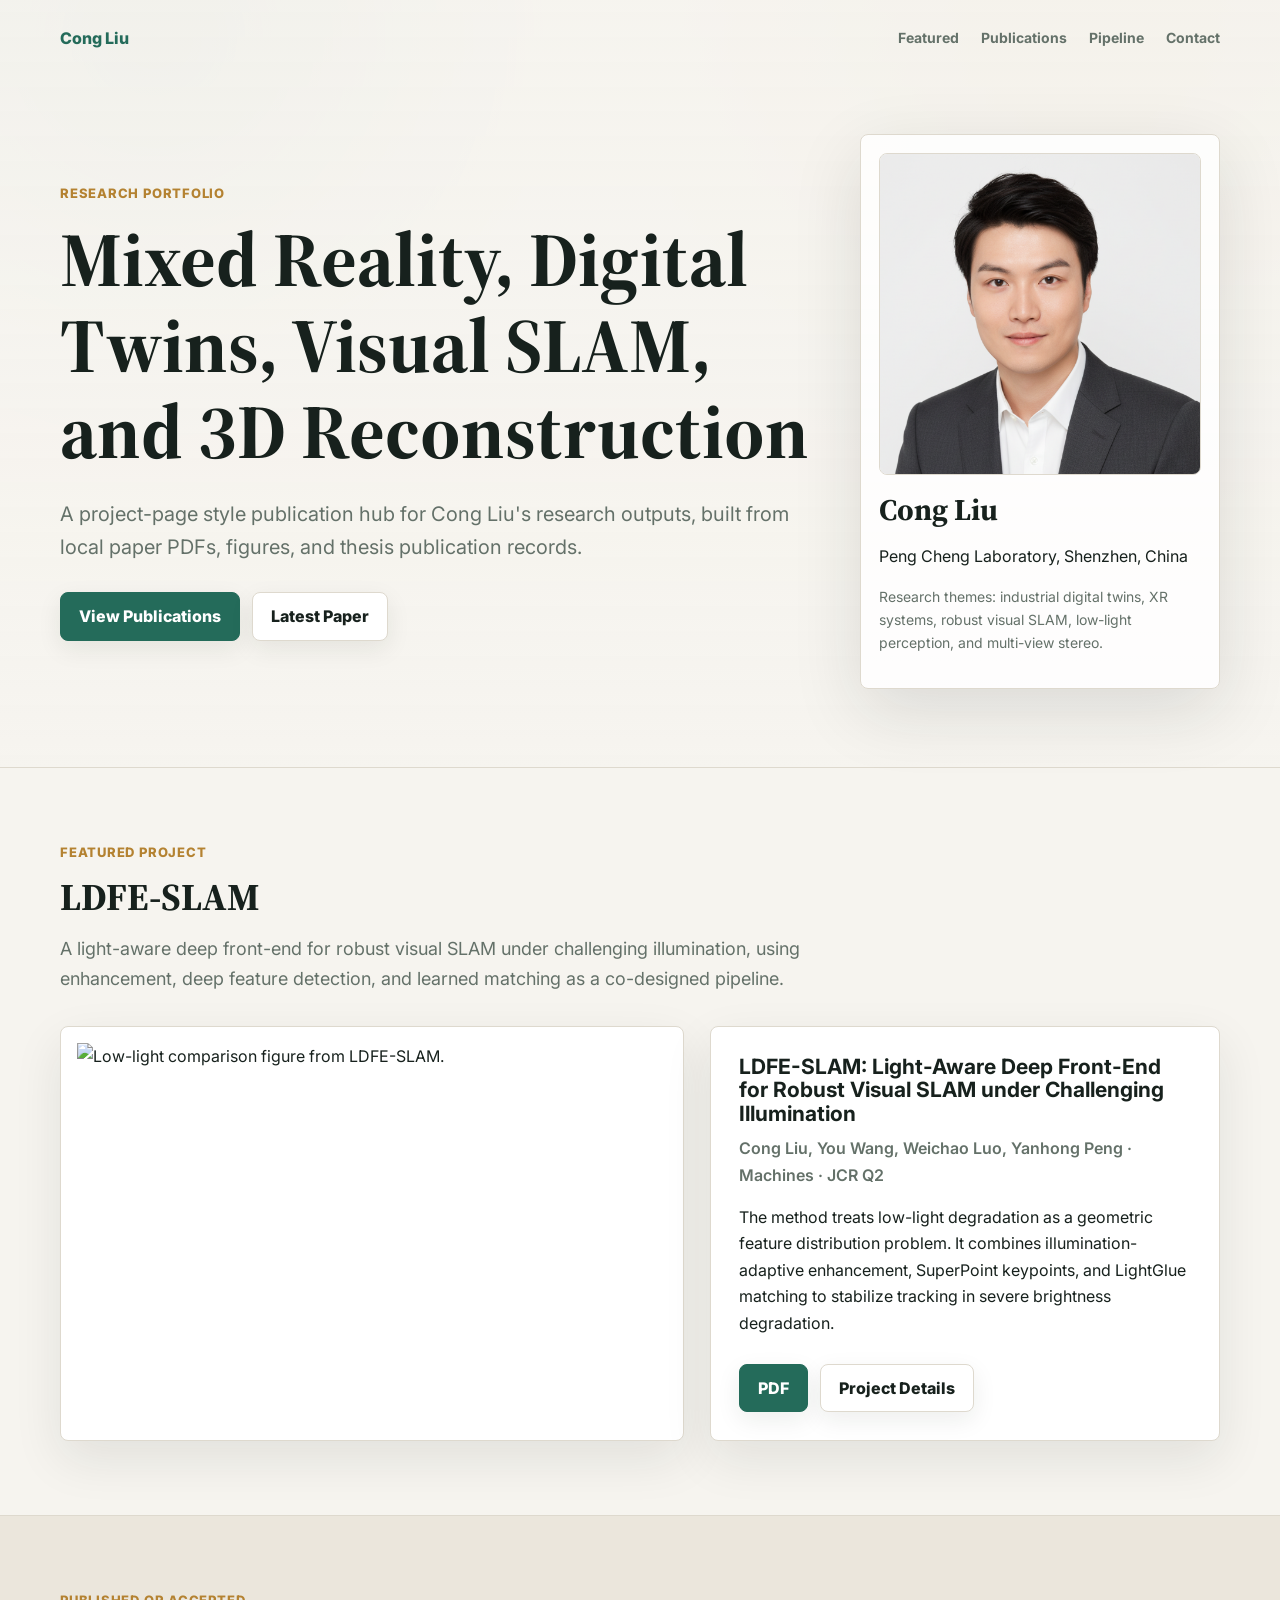
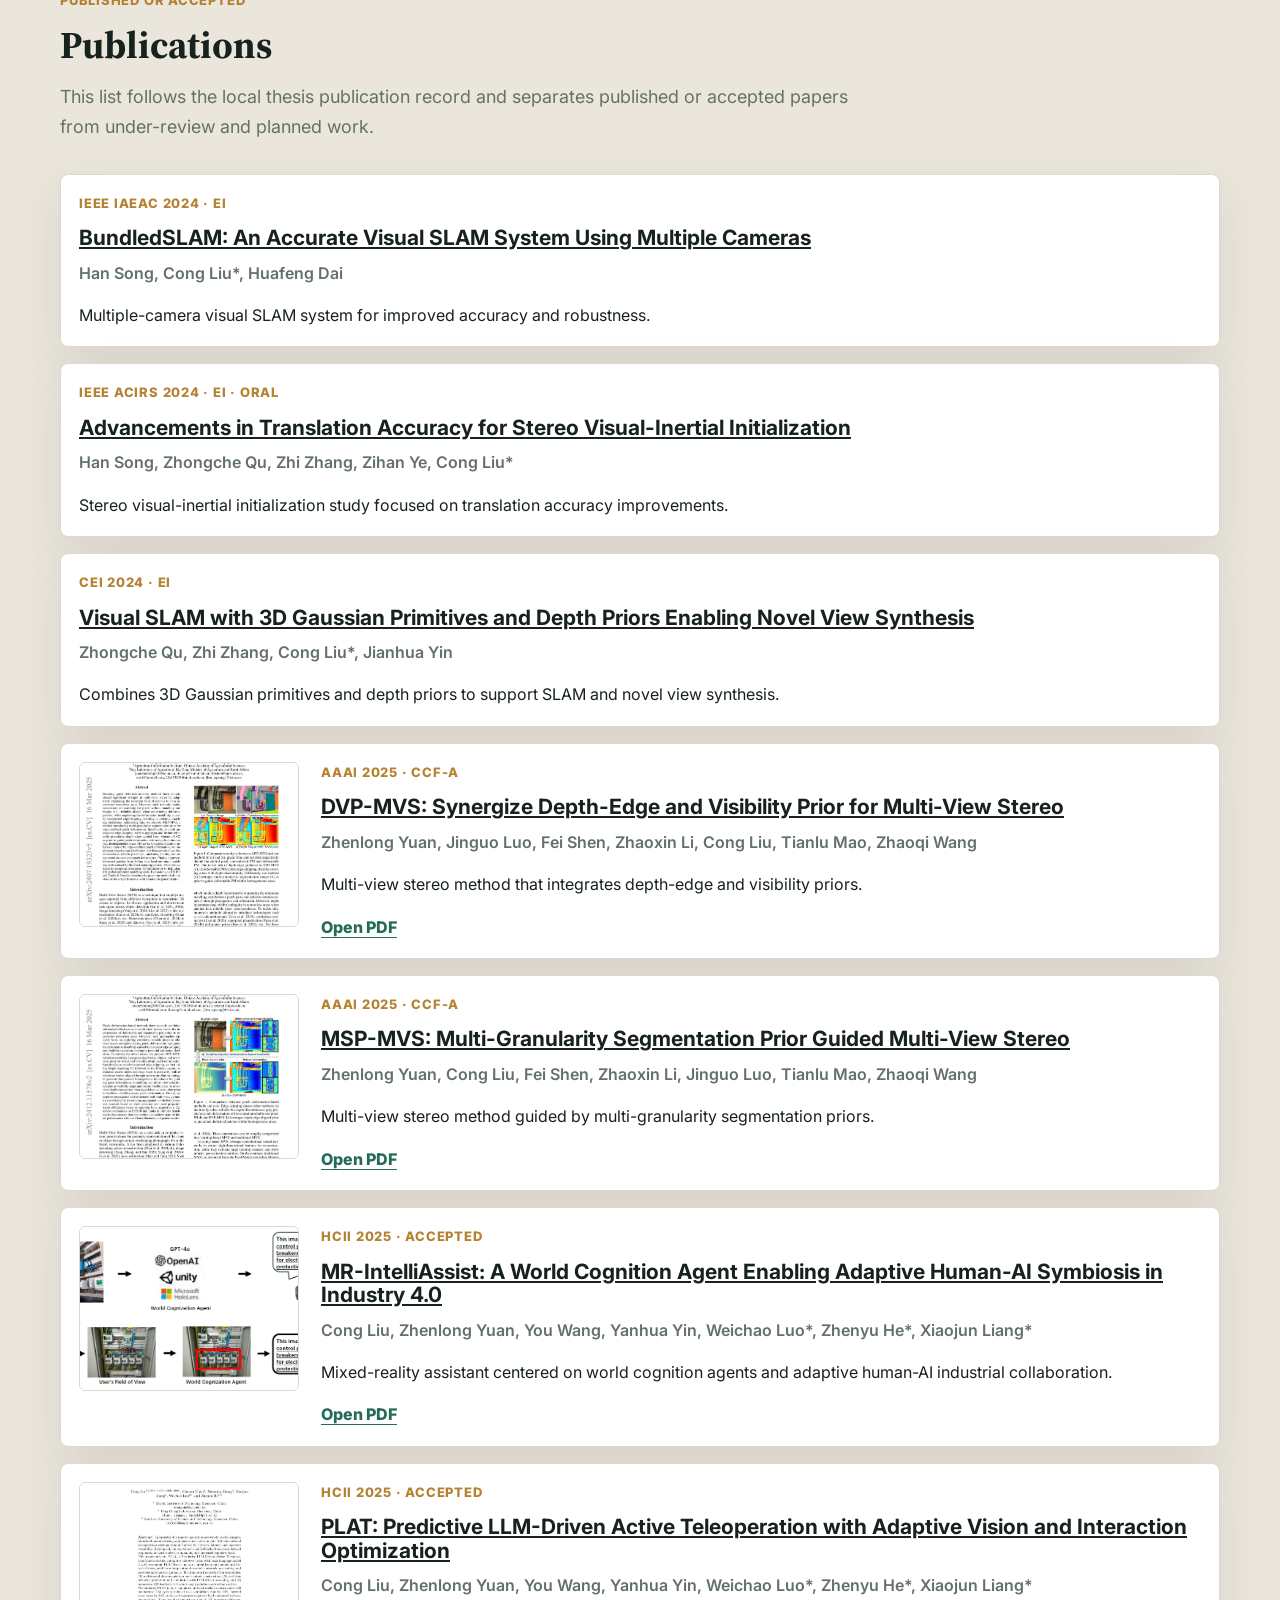
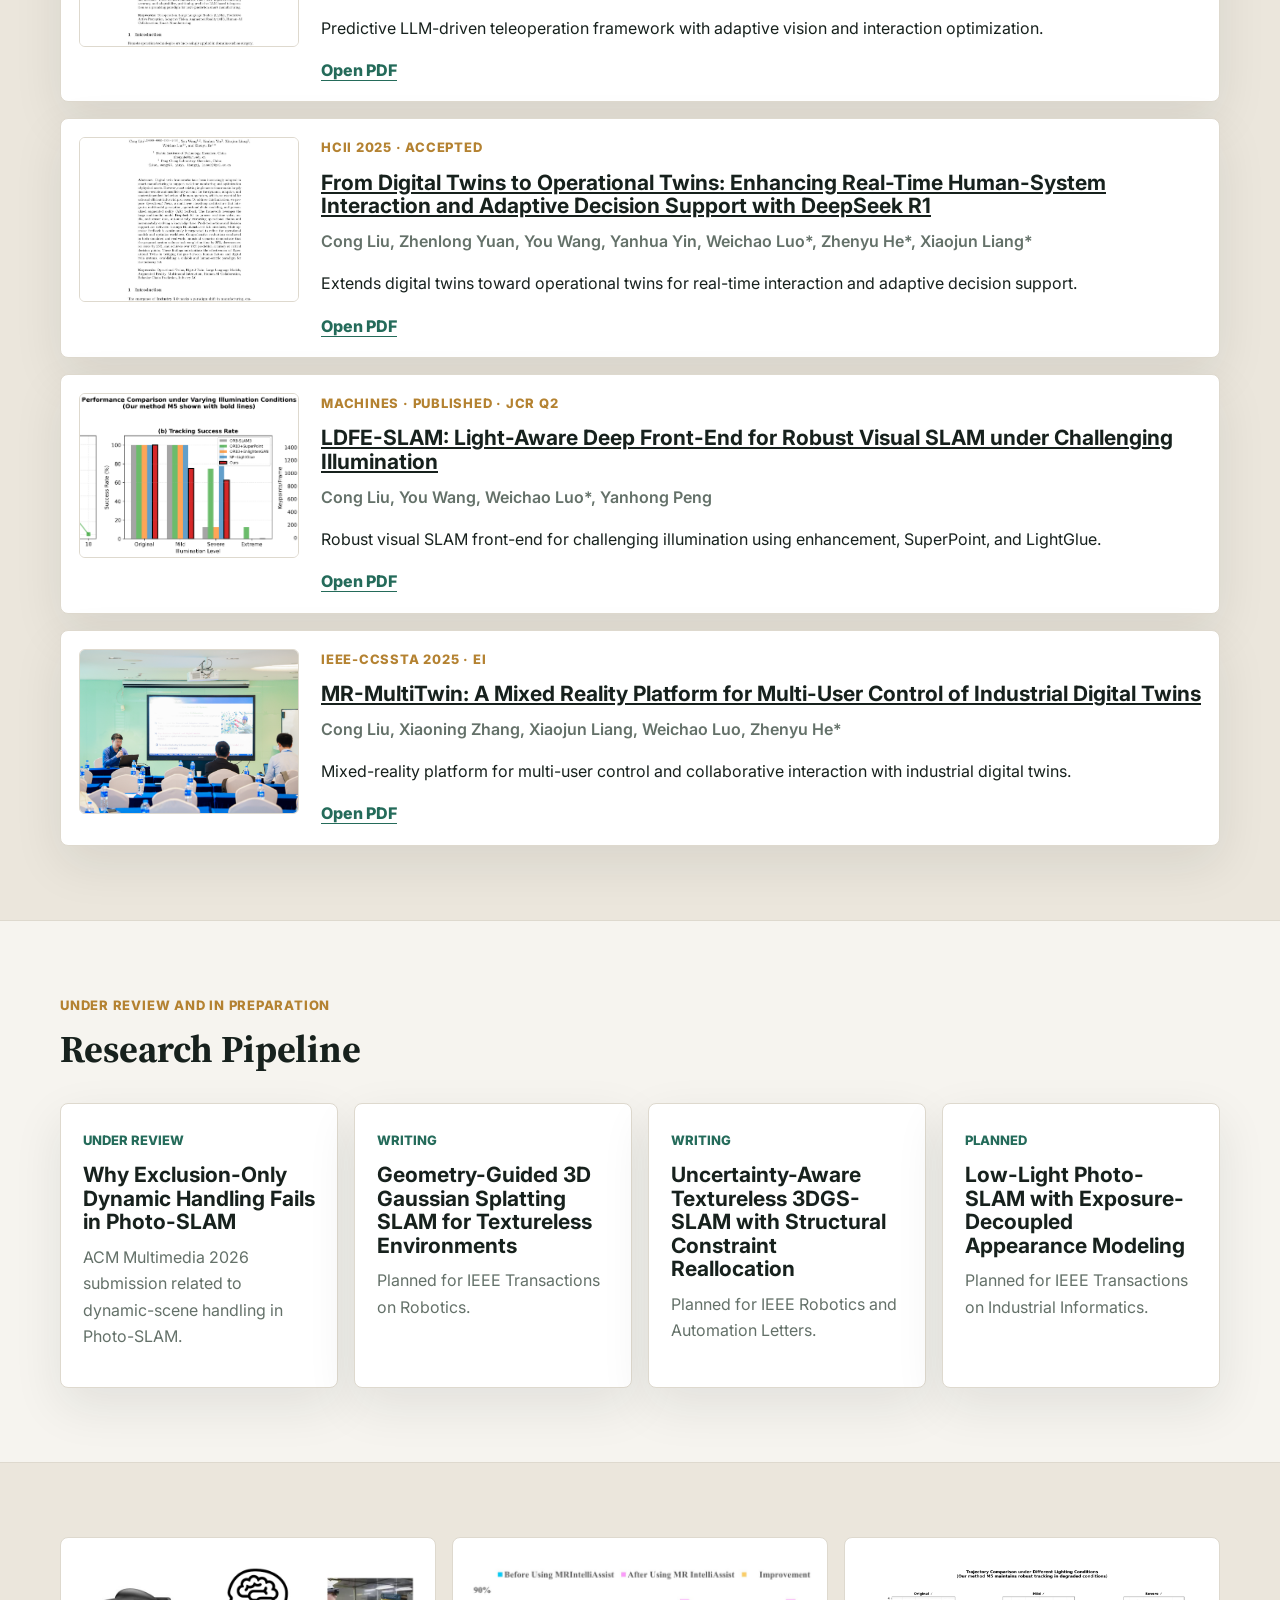
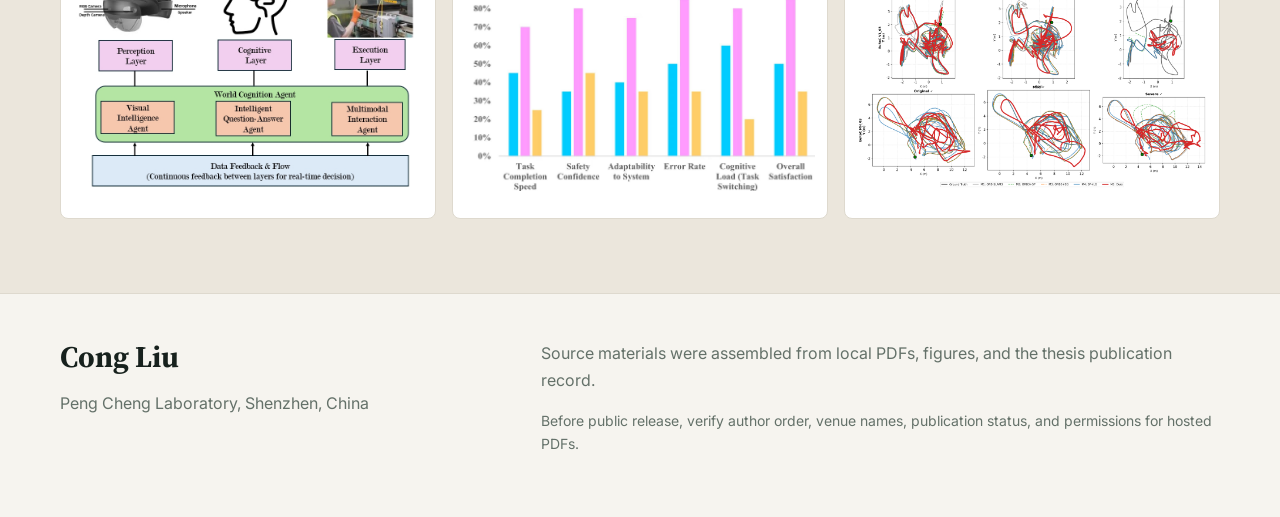
==== index.html @ 28bd0467 "Create publication project pages" ====
<!DOCTYPE html>
<html lang="en">
<head>
  <meta charset="utf-8">
  <meta name="viewport" content="width=device-width, initial-scale=1">
  <meta name="description" content="Publication and research project pages for Cong Liu.">
  <title>Cong Liu | Research Publications</title>
  <link rel="preconnect" href="https://fonts.googleapis.com">
  <link rel="preconnect" href="https://fonts.gstatic.com" crossorigin>
  <link href="https://fonts.googleapis.com/css2?family=Inter:wght@400;500;600;700;800&family=Source+Serif+4:opsz,wght@8..60,600;8..60,700&display=swap" rel="stylesheet">
  <link rel="stylesheet" href="styles.css">
</head>
<body>
  <header class="site-hero">
    <nav class="topbar">
      <a class="brand" href="#">Cong Liu</a>
      <div class="nav-links">
        <a href="#featured">Featured</a>
        <a href="#publications">Publications</a>
        <a href="#pipeline">Pipeline</a>
        <a href="#contact">Contact</a>
      </div>
    </nav>

    <div class="hero-grid">
      <div class="hero-copy">
        <p class="eyebrow">Research Portfolio</p>
        <h1>Mixed Reality, Digital Twins, Visual SLAM, and 3D Reconstruction</h1>
        <p class="lead">
          A project-page style publication hub for Cong Liu's research outputs, built from local paper PDFs,
          figures, and thesis publication records.
        </p>
        <div class="hero-actions">
          <a class="button primary" href="#publications">View Publications</a>
          <a class="button" href="assets/papers/ldfe-slam.pdf">Latest Paper</a>
        </div>
      </div>
      <aside class="profile-card" aria-label="Researcher profile">
        <img src="assets/images/profile.png" alt="Cong Liu profile photo">
        <div>
          <h2>Cong Liu</h2>
          <p>Peng Cheng Laboratory, Shenzhen, China</p>
          <p class="small">Research themes: industrial digital twins, XR systems, robust visual SLAM, low-light perception, and multi-view stereo.</p>
        </div>
      </aside>
    </div>
  </header>

  <main>
    <section id="featured" class="section">
      <div class="container">
        <div class="section-heading">
          <p class="eyebrow">Featured Project</p>
          <h2>LDFE-SLAM</h2>
          <p>
            A light-aware deep front-end for robust visual SLAM under challenging illumination, using
            enhancement, deep feature detection, and learned matching as a co-designed pipeline.
          </p>
        </div>
        <div class="feature-grid">
          <img class="feature-image" src="assets/images/ldfe-lowlight.png" alt="Low-light comparison figure from LDFE-SLAM.">
          <div class="feature-panel">
            <h3>LDFE-SLAM: Light-Aware Deep Front-End for Robust Visual SLAM under Challenging Illumination</h3>
            <p class="meta">Cong Liu, You Wang, Weichao Luo, Yanhong Peng · Machines · JCR Q2</p>
            <p>
              The method treats low-light degradation as a geometric feature distribution problem. It combines
              illumination-adaptive enhancement, SuperPoint keypoints, and LightGlue matching to stabilize tracking
              in severe brightness degradation.
            </p>
            <div class="inline-actions">
              <a class="button primary" href="assets/papers/ldfe-slam.pdf">PDF</a>
              <a class="button" href="#ldfe-slam">Project Details</a>
            </div>
          </div>
        </div>
      </div>
    </section>

    <section id="publications" class="section alt">
      <div class="container">
        <div class="section-heading">
          <p class="eyebrow">Published or Accepted</p>
          <h2>Publications</h2>
          <p>
            This list follows the local thesis publication record and separates published or accepted papers from
            under-review and planned work.
          </p>
        </div>

        <div class="paper-list">
          <article id="bundledslam" class="paper-row no-thumb">
            <div class="paper-main">
              <p class="tag">IEEE IAEAC 2024 · EI</p>
              <h3><a href="paper.html?slug=bundledslam">BundledSLAM: An Accurate Visual SLAM System Using Multiple Cameras</a></h3>
              <p class="authors">Han Song, Cong Liu*, Huafeng Dai</p>
              <p>Multiple-camera visual SLAM system for improved accuracy and robustness.</p>
            </div>
          </article>

          <article id="stereo-vio-init" class="paper-row no-thumb">
            <div class="paper-main">
              <p class="tag">IEEE ACIRS 2024 · EI · Oral</p>
              <h3><a href="paper.html?slug=stereo-vio-init">Advancements in Translation Accuracy for Stereo Visual-Inertial Initialization</a></h3>
              <p class="authors">Han Song, Zhongche Qu, Zhi Zhang, Zihan Ye, Cong Liu*</p>
              <p>Stereo visual-inertial initialization study focused on translation accuracy improvements.</p>
            </div>
          </article>

          <article id="gaussian-slam-depth-priors" class="paper-row no-thumb">
            <div class="paper-main">
              <p class="tag">CEI 2024 · EI</p>
              <h3><a href="paper.html?slug=gaussian-slam-depth-priors">Visual SLAM with 3D Gaussian Primitives and Depth Priors Enabling Novel View Synthesis</a></h3>
              <p class="authors">Zhongche Qu, Zhi Zhang, Cong Liu*, Jianhua Yin</p>
              <p>Combines 3D Gaussian primitives and depth priors to support SLAM and novel view synthesis.</p>
            </div>
          </article>

          <article id="dvp-mvs" class="paper-row">
            <a class="thumb-link" href="assets/papers/dvp-mvs.pdf"><img src="assets/thumbs/dvp-mvs.jpg" alt="DVP-MVS paper thumbnail."></a>
            <div class="paper-main">
              <p class="tag">AAAI 2025 · CCF-A</p>
              <h3><a href="paper.html?slug=dvp-mvs">DVP-MVS: Synergize Depth-Edge and Visibility Prior for Multi-View Stereo</a></h3>
              <p class="authors">Zhenlong Yuan, Jinguo Luo, Fei Shen, Zhaoxin Li, Cong Liu, Tianlu Mao, Zhaoqi Wang</p>
              <p>Multi-view stereo method that integrates depth-edge and visibility priors.</p>
              <a class="text-link" href="assets/papers/dvp-mvs.pdf">Open PDF</a>
            </div>
          </article>

          <article id="msp-mvs" class="paper-row">
            <a class="thumb-link" href="assets/papers/msp-mvs.pdf"><img src="assets/thumbs/msp-mvs.jpg" alt="MSP-MVS paper thumbnail."></a>
            <div class="paper-main">
              <p class="tag">AAAI 2025 · CCF-A</p>
              <h3><a href="paper.html?slug=msp-mvs">MSP-MVS: Multi-Granularity Segmentation Prior Guided Multi-View Stereo</a></h3>
              <p class="authors">Zhenlong Yuan, Cong Liu, Fei Shen, Zhaoxin Li, Jinguo Luo, Tianlu Mao, Zhaoqi Wang</p>
              <p>Multi-view stereo method guided by multi-granularity segmentation priors.</p>
              <a class="text-link" href="assets/papers/msp-mvs.pdf">Open PDF</a>
            </div>
          </article>

          <article id="mr-intelliassist" class="paper-row">
            <a class="thumb-link" href="assets/papers/mr-intelliassist.pdf"><img src="assets/images/mr-intelliassist.jpg" alt="MR-IntelliAssist project visual."></a>
            <div class="paper-main">
              <p class="tag">HCII 2025 · Accepted</p>
              <h3><a href="paper.html?slug=mr-intelliassist">MR-IntelliAssist: A World Cognition Agent Enabling Adaptive Human-AI Symbiosis in Industry 4.0</a></h3>
              <p class="authors">Cong Liu, Zhenlong Yuan, You Wang, Yanhua Yin, Weichao Luo*, Zhenyu He*, Xiaojun Liang*</p>
              <p>Mixed-reality assistant centered on world cognition agents and adaptive human-AI industrial collaboration.</p>
              <a class="text-link" href="assets/papers/mr-intelliassist.pdf">Open PDF</a>
            </div>
          </article>

          <article id="plat" class="paper-row">
            <a class="thumb-link" href="assets/papers/plat.pdf"><img src="assets/thumbs/plat.jpg" alt="PLAT paper thumbnail."></a>
            <div class="paper-main">
              <p class="tag">HCII 2025 · Accepted</p>
              <h3><a href="paper.html?slug=plat">PLAT: Predictive LLM-Driven Active Teleoperation with Adaptive Vision and Interaction Optimization</a></h3>
              <p class="authors">Cong Liu, Zhenlong Yuan, You Wang, Yanhua Yin, Weichao Luo*, Zhenyu He*, Xiaojun Liang*</p>
              <p>Predictive LLM-driven teleoperation framework with adaptive vision and interaction optimization.</p>
              <a class="text-link" href="assets/papers/plat.pdf">Open PDF</a>
            </div>
          </article>

          <article id="operational-twins" class="paper-row">
            <a class="thumb-link" href="assets/papers/operational-twins.pdf"><img src="assets/thumbs/operational-twins.jpg" alt="Operational Twins paper thumbnail."></a>
            <div class="paper-main">
              <p class="tag">HCII 2025 · Accepted</p>
              <h3><a href="paper.html?slug=operational-twins">From Digital Twins to Operational Twins: Enhancing Real-Time Human-System Interaction and Adaptive Decision Support with DeepSeek R1</a></h3>
              <p class="authors">Cong Liu, Zhenlong Yuan, You Wang, Yanhua Yin, Weichao Luo*, Zhenyu He*, Xiaojun Liang*</p>
              <p>Extends digital twins toward operational twins for real-time interaction and adaptive decision support.</p>
              <a class="text-link" href="assets/papers/operational-twins.pdf">Open PDF</a>
            </div>
          </article>

          <article id="ldfe-slam" class="paper-row">
            <a class="thumb-link" href="assets/papers/ldfe-slam.pdf"><img src="assets/images/ldfe-performance.png" alt="LDFE-SLAM performance figure."></a>
            <div class="paper-main">
              <p class="tag">Machines · Published · JCR Q2</p>
              <h3><a href="paper.html?slug=ldfe-slam">LDFE-SLAM: Light-Aware Deep Front-End for Robust Visual SLAM under Challenging Illumination</a></h3>
              <p class="authors">Cong Liu, You Wang, Weichao Luo*, Yanhong Peng</p>
              <p>Robust visual SLAM front-end for challenging illumination using enhancement, SuperPoint, and LightGlue.</p>
              <a class="text-link" href="assets/papers/ldfe-slam.pdf">Open PDF</a>
            </div>
          </article>

          <article id="mr-multitwin" class="paper-row">
            <a class="thumb-link" href="assets/papers/mr-multitwin.pdf"><img src="assets/images/mr-multitwin-demo.jpg" alt="MR-MultiTwin project visual."></a>
            <div class="paper-main">
              <p class="tag">IEEE-CCSSTA 2025 · EI</p>
              <h3><a href="paper.html?slug=mr-multitwin">MR-MultiTwin: A Mixed Reality Platform for Multi-User Control of Industrial Digital Twins</a></h3>
              <p class="authors">Cong Liu, Xiaoning Zhang, Xiaojun Liang, Weichao Luo, Zhenyu He*</p>
              <p>Mixed-reality platform for multi-user control and collaborative interaction with industrial digital twins.</p>
              <a class="text-link" href="assets/papers/mr-multitwin.pdf">Open PDF</a>
            </div>
          </article>
        </div>
      </div>
    </section>

    <section id="pipeline" class="section">
      <div class="container">
        <div class="section-heading">
          <p class="eyebrow">Under Review and In Preparation</p>
          <h2>Research Pipeline</h2>
        </div>
        <div class="pipeline-grid">
          <article>
            <span>Under Review</span>
            <h3>Why Exclusion-Only Dynamic Handling Fails in Photo-SLAM</h3>
            <p>ACM Multimedia 2026 submission related to dynamic-scene handling in Photo-SLAM.</p>
          </article>
          <article>
            <span>Writing</span>
            <h3>Geometry-Guided 3D Gaussian Splatting SLAM for Textureless Environments</h3>
            <p>Planned for IEEE Transactions on Robotics.</p>
          </article>
          <article>
            <span>Writing</span>
            <h3>Uncertainty-Aware Textureless 3DGS-SLAM with Structural Constraint Reallocation</h3>
            <p>Planned for IEEE Robotics and Automation Letters.</p>
          </article>
          <article>
            <span>Planned</span>
            <h3>Low-Light Photo-SLAM with Exposure-Decoupled Appearance Modeling</h3>
            <p>Planned for IEEE Transactions on Industrial Informatics.</p>
          </article>
        </div>
      </div>
    </section>

    <section class="section alt">
      <div class="container">
        <div class="figure-strip">
          <img src="assets/images/wca-framework.png" alt="World Cognition Agent framework.">
          <img src="assets/images/mr-intelliassist-before-after.png" alt="MR-IntelliAssist before and after figure.">
          <img src="assets/images/ldfe-trajectory.png" alt="LDFE-SLAM trajectory figure.">
        </div>
      </div>
    </section>
  </main>

  <footer id="contact" class="footer">
    <div class="container footer-grid">
      <div>
        <h2>Cong Liu</h2>
        <p>Peng Cheng Laboratory, Shenzhen, China</p>
      </div>
      <div>
        <p>Source materials were assembled from local PDFs, figures, and the thesis publication record.</p>
        <p class="small">Before public release, verify author order, venue names, publication status, and permissions for hosted PDFs.</p>
      </div>
    </div>
  </footer>
</body>
</html>
---- styles.css ----
:root {
  --bg: #f6f4ef;
  --panel: #ffffff;
  --text: #17211d;
  --muted: #647169;
  --line: #ded9ce;
  --accent: #246b5a;
  --accent-2: #b48231;
  --soft: #e9f1ed;
  --shadow: 0 22px 70px rgba(23, 33, 29, 0.12);
}

* {
  box-sizing: border-box;
}

html {
  scroll-behavior: smooth;
}

body {
  margin: 0;
  background: var(--bg);
  color: var(--text);
  font-family: Inter, system-ui, -apple-system, BlinkMacSystemFont, "Segoe UI", sans-serif;
  line-height: 1.65;
}

img {
  display: block;
  max-width: 100%;
}

a {
  color: inherit;
}

.topbar,
.container,
.hero-grid {
  width: min(1160px, calc(100% - 32px));
  margin: 0 auto;
}

.site-hero {
  border-bottom: 1px solid var(--line);
  background:
    linear-gradient(180deg, rgba(246, 244, 239, 0.88), var(--bg)),
    radial-gradient(circle at 12% 5%, rgba(36, 107, 90, 0.18), transparent 30%),
    radial-gradient(circle at 85% 12%, rgba(180, 130, 49, 0.18), transparent 34%);
}

.topbar {
  min-height: 76px;
  display: flex;
  align-items: center;
  justify-content: space-between;
  gap: 24px;
}

.brand {
  color: var(--accent);
  font-weight: 800;
  text-decoration: none;
}

.nav-links {
  display: flex;
  gap: 22px;
  color: var(--muted);
  font-size: 14px;
  font-weight: 700;
}

.nav-links a {
  text-decoration: none;
}

.hero-grid {
  display: grid;
  grid-template-columns: minmax(0, 1fr) 360px;
  gap: 42px;
  align-items: center;
  padding: 58px 0 78px;
}

.eyebrow,
.tag {
  margin: 0 0 12px;
  color: var(--accent-2);
  font-size: 13px;
  font-weight: 800;
  letter-spacing: 0.06em;
  text-transform: uppercase;
}

h1,
h2,
h3 {
  line-height: 1.12;
  letter-spacing: 0;
}

h1,
h2 {
  font-family: "Source Serif 4", Georgia, serif;
}

h1 {
  max-width: 820px;
  margin: 0;
  font-size: clamp(42px, 6vw, 78px);
}

h2 {
  margin: 0 0 16px;
  font-size: 38px;
}

h3 {
  margin: 0 0 10px;
  font-size: 21px;
}

p {
  margin: 0 0 16px;
}

.lead {
  max-width: 760px;
  margin-top: 24px;
  color: var(--muted);
  font-size: 20px;
}

.hero-actions,
.inline-actions {
  display: flex;
  flex-wrap: wrap;
  gap: 12px;
  margin-top: 28px;
}

.button {
  display: inline-flex;
  align-items: center;
  justify-content: center;
  min-height: 44px;
  padding: 10px 18px;
  border: 1px solid var(--line);
  border-radius: 8px;
  background: var(--panel);
  color: var(--text);
  font-weight: 800;
  text-decoration: none;
  box-shadow: 0 8px 24px rgba(23, 33, 29, 0.08);
}

.button.primary {
  background: var(--accent);
  border-color: var(--accent);
  color: white;
}

.profile-card {
  padding: 18px;
  border: 1px solid var(--line);
  border-radius: 8px;
  background: rgba(255, 255, 255, 0.86);
  box-shadow: var(--shadow);
}

.profile-card img {
  width: 100%;
  aspect-ratio: 1 / 1;
  object-fit: cover;
  border-radius: 8px;
  border: 1px solid var(--line);
}

.profile-card h2 {
  margin-top: 18px;
  font-size: 30px;
}

.small {
  color: var(--muted);
  font-size: 14px;
}

.section {
  padding: 74px 0;
}

.section.alt {
  background: #ebe6dc;
  border-top: 1px solid var(--line);
  border-bottom: 1px solid var(--line);
}

.section-heading {
  max-width: 820px;
  margin-bottom: 32px;
}

.section-heading p:not(.eyebrow) {
  color: var(--muted);
  font-size: 18px;
}

.feature-grid {
  display: grid;
  grid-template-columns: minmax(0, 1.1fr) minmax(320px, 0.9fr);
  gap: 26px;
  align-items: stretch;
}

.feature-image,
.feature-panel,
.paper-row,
.pipeline-grid article {
  border: 1px solid var(--line);
  border-radius: 8px;
  background: var(--panel);
  box-shadow: 0 18px 50px rgba(23, 33, 29, 0.09);
}

.feature-image {
  width: 100%;
  height: 100%;
  min-height: 360px;
  object-fit: contain;
  padding: 16px;
}

.feature-panel {
  padding: 28px;
}

.meta,
.authors {
  color: var(--muted);
  font-weight: 600;
}

.paper-list {
  display: grid;
  gap: 16px;
}

.paper-row {
  display: grid;
  grid-template-columns: 220px 1fr;
  gap: 22px;
  padding: 18px;
}

.paper-row.no-thumb {
  grid-template-columns: 1fr;
}

.thumb-link img {
  width: 100%;
  aspect-ratio: 4 / 3;
  object-fit: cover;
  border-radius: 6px;
  border: 1px solid var(--line);
  background: var(--soft);
}

.paper-main p:last-child {
  margin-bottom: 0;
}

.text-link {
  color: var(--accent);
  font-weight: 800;
  text-underline-offset: 4px;
}

.pipeline-grid {
  display: grid;
  grid-template-columns: repeat(4, 1fr);
  gap: 16px;
}

.pipeline-grid article {
  padding: 22px;
}

.pipeline-grid span {
  display: inline-block;
  margin-bottom: 12px;
  color: var(--accent);
  font-size: 13px;
  font-weight: 800;
  text-transform: uppercase;
}

.pipeline-grid p {
  color: var(--muted);
}

.figure-strip {
  display: grid;
  grid-template-columns: repeat(3, 1fr);
  gap: 16px;
}

.figure-strip img {
  width: 100%;
  aspect-ratio: 4 / 3;
  object-fit: contain;
  padding: 12px;
  border: 1px solid var(--line);
  border-radius: 8px;
  background: var(--panel);
}

.footer {
  padding: 46px 0;
  color: var(--muted);
}

.footer-grid {
  display: grid;
  grid-template-columns: 0.8fr 1.2fr;
  gap: 28px;
}

.footer h2 {
  color: var(--text);
  font-size: 30px;
}

@media (max-width: 860px) {
  .topbar {
    align-items: flex-start;
    flex-direction: column;
    padding: 18px 0;
  }

  .nav-links {
    width: 100%;
    overflow-x: auto;
    padding-bottom: 4px;
  }

  .hero-grid,
  .feature-grid,
  .paper-row,
  .pipeline-grid,
  .figure-strip,
  .footer-grid {
    grid-template-columns: 1fr;
  }

  .hero-grid {
    padding: 38px 0 56px;
  }

  .section {
    padding: 54px 0;
  }

  .lead {
    font-size: 18px;
  }
}
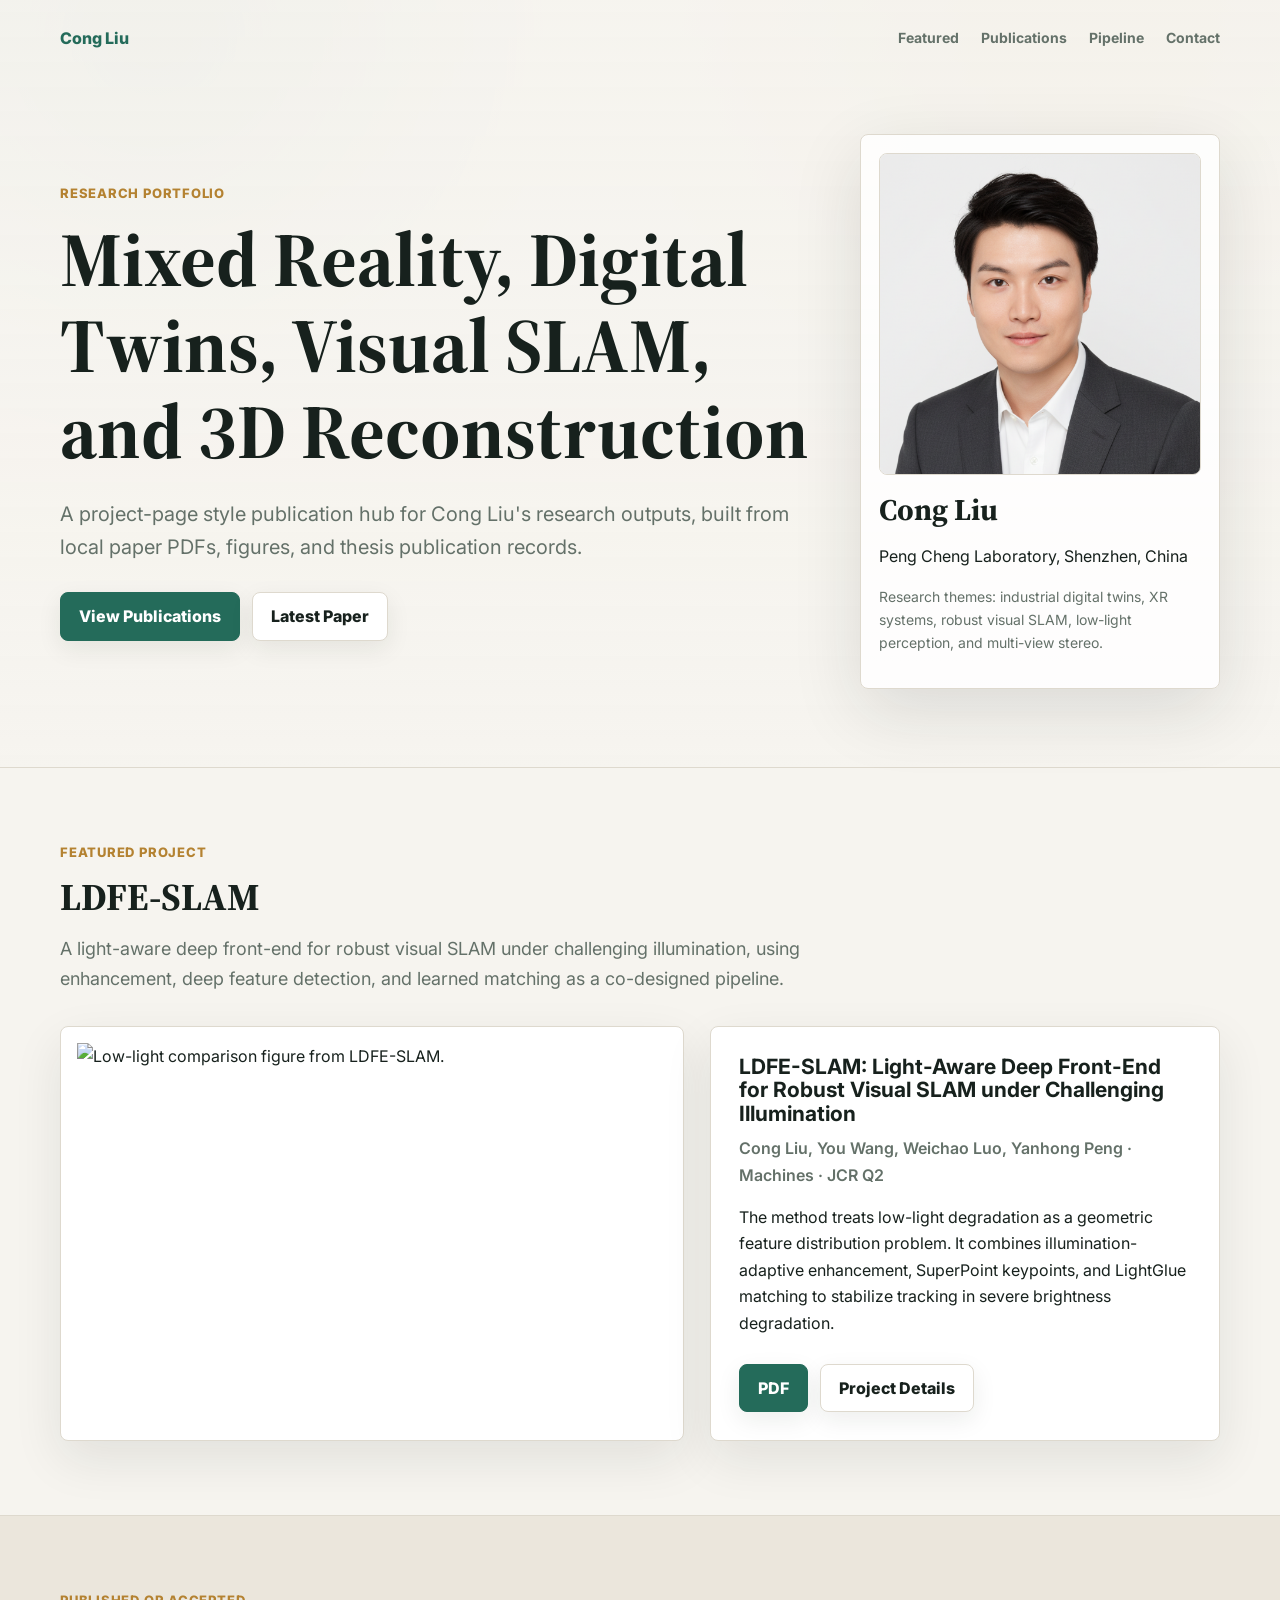
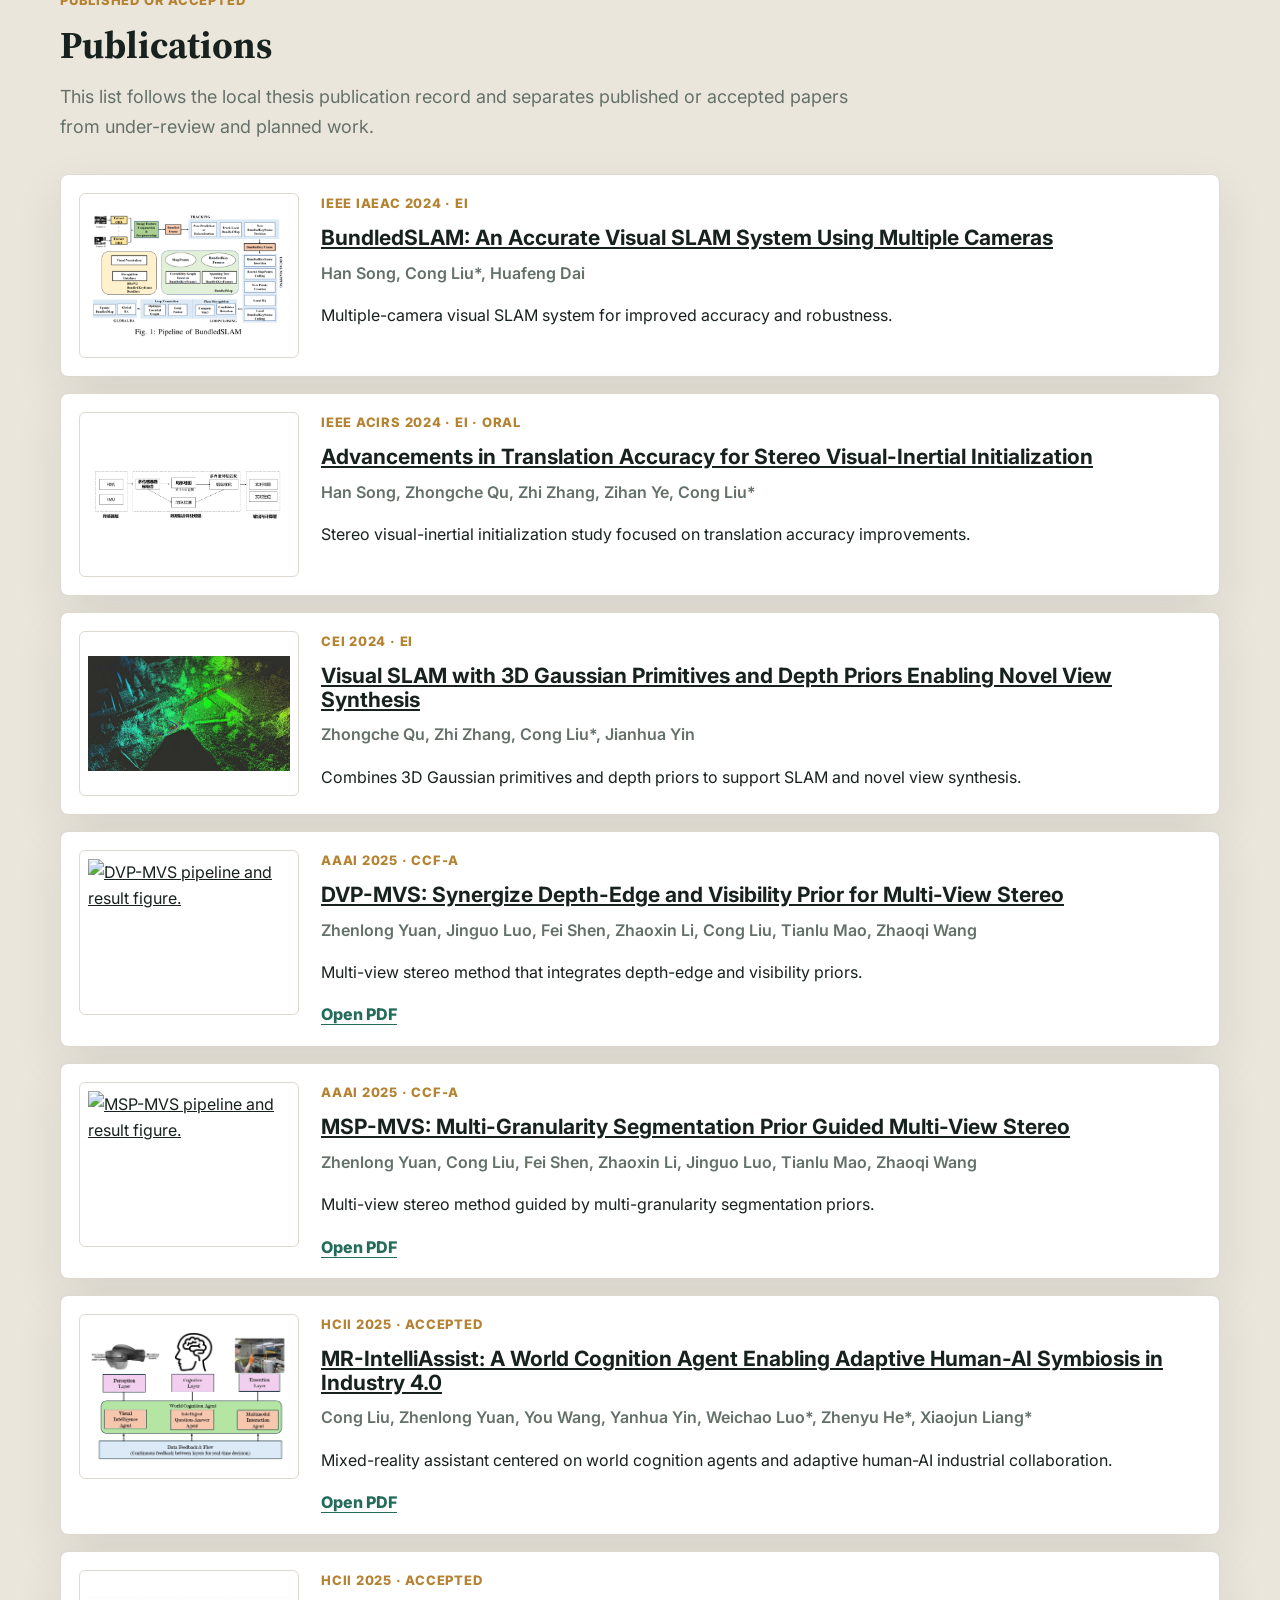
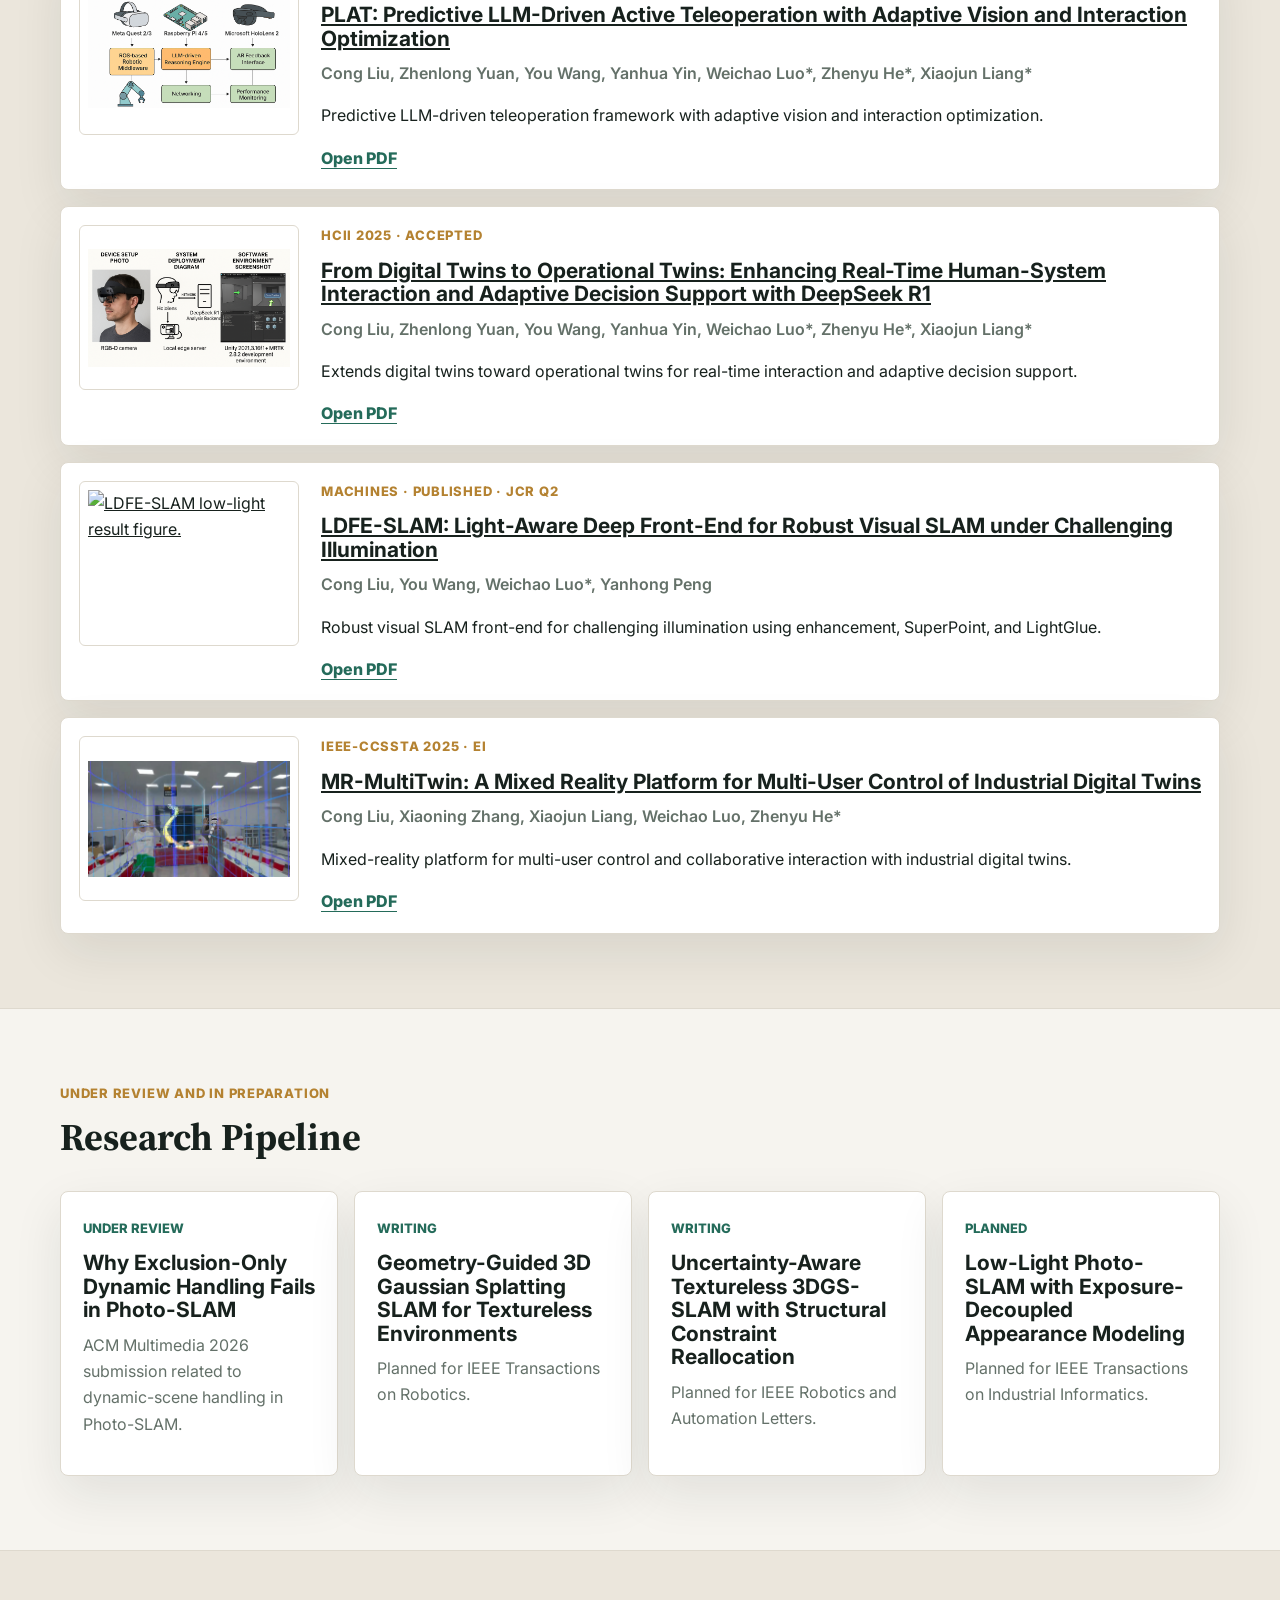
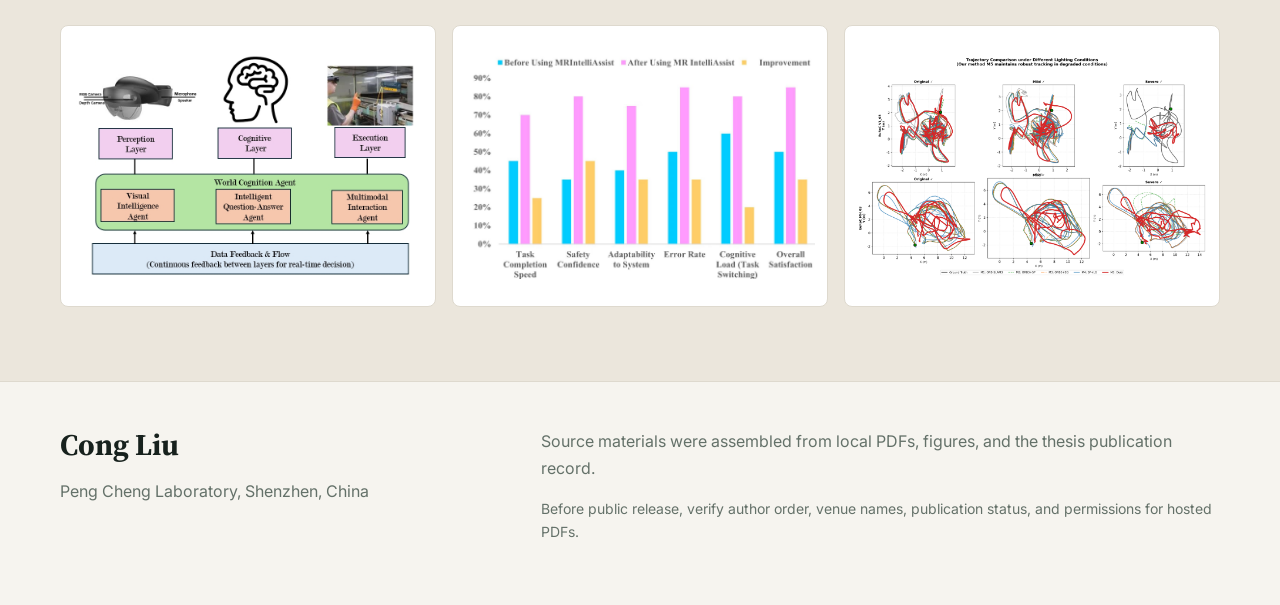
==== commit ac3774b2: "Use representative figures for publication thumbnails" ====
--- a/index.html
+++ b/index.html
@@ -88,7 +88,8 @@
         </div>
 
         <div class="paper-list">
-          <article id="bundledslam" class="paper-row no-thumb">
+          <article id="bundledslam" class="paper-row">
+            <a class="thumb-link" href="paper.html?slug=bundledslam"><img src="assets/images/bundled-slam.png" alt="BundledSLAM pipeline figure."></a>
             <div class="paper-main">
               <p class="tag">IEEE IAEAC 2024 · EI</p>
               <h3><a href="paper.html?slug=bundledslam">BundledSLAM: An Accurate Visual SLAM System Using Multiple Cameras</a></h3>
@@ -97,7 +98,8 @@
             </div>
           </article>
 
-          <article id="stereo-vio-init" class="paper-row no-thumb">
+          <article id="stereo-vio-init" class="paper-row">
+            <a class="thumb-link" href="paper.html?slug=stereo-vio-init"><img src="assets/images/stereo-vio-init.png" alt="Stereo visual-inertial initialization pipeline figure."></a>
             <div class="paper-main">
               <p class="tag">IEEE ACIRS 2024 · EI · Oral</p>
               <h3><a href="paper.html?slug=stereo-vio-init">Advancements in Translation Accuracy for Stereo Visual-Inertial Initialization</a></h3>
@@ -106,7 +108,8 @@
             </div>
           </article>
 
-          <article id="gaussian-slam-depth-priors" class="paper-row no-thumb">
+          <article id="gaussian-slam-depth-priors" class="paper-row">
+            <a class="thumb-link" href="paper.html?slug=gaussian-slam-depth-priors"><img src="assets/images/gaussian-slam-depth-priors.png" alt="3D Gaussian SLAM result figure."></a>
             <div class="paper-main">
               <p class="tag">CEI 2024 · EI</p>
               <h3><a href="paper.html?slug=gaussian-slam-depth-priors">Visual SLAM with 3D Gaussian Primitives and Depth Priors Enabling Novel View Synthesis</a></h3>
@@ -116,7 +119,7 @@
           </article>
 
           <article id="dvp-mvs" class="paper-row">
-            <a class="thumb-link" href="assets/papers/dvp-mvs.pdf"><img src="assets/thumbs/dvp-mvs.jpg" alt="DVP-MVS paper thumbnail."></a>
+            <a class="thumb-link" href="paper.html?slug=dvp-mvs"><img src="assets/figures/dvp-mvs/img-049.png" alt="DVP-MVS pipeline and result figure."></a>
             <div class="paper-main">
               <p class="tag">AAAI 2025 · CCF-A</p>
               <h3><a href="paper.html?slug=dvp-mvs">DVP-MVS: Synergize Depth-Edge and Visibility Prior for Multi-View Stereo</a></h3>
@@ -127,7 +130,7 @@
           </article>
 
           <article id="msp-mvs" class="paper-row">
-            <a class="thumb-link" href="assets/papers/msp-mvs.pdf"><img src="assets/thumbs/msp-mvs.jpg" alt="MSP-MVS paper thumbnail."></a>
+            <a class="thumb-link" href="paper.html?slug=msp-mvs"><img src="assets/figures/msp-mvs/img-037.png" alt="MSP-MVS pipeline and result figure."></a>
             <div class="paper-main">
               <p class="tag">AAAI 2025 · CCF-A</p>
               <h3><a href="paper.html?slug=msp-mvs">MSP-MVS: Multi-Granularity Segmentation Prior Guided Multi-View Stereo</a></h3>
@@ -138,7 +141,7 @@
           </article>
 
           <article id="mr-intelliassist" class="paper-row">
-            <a class="thumb-link" href="assets/papers/mr-intelliassist.pdf"><img src="assets/images/mr-intelliassist.jpg" alt="MR-IntelliAssist project visual."></a>
+            <a class="thumb-link" href="paper.html?slug=mr-intelliassist"><img src="assets/images/wca-framework.png" alt="MR-IntelliAssist world cognition agent framework."></a>
             <div class="paper-main">
               <p class="tag">HCII 2025 · Accepted</p>
               <h3><a href="paper.html?slug=mr-intelliassist">MR-IntelliAssist: A World Cognition Agent Enabling Adaptive Human-AI Symbiosis in Industry 4.0</a></h3>
@@ -149,7 +152,7 @@
           </article>
 
           <article id="plat" class="paper-row">
-            <a class="thumb-link" href="assets/papers/plat.pdf"><img src="assets/thumbs/plat.jpg" alt="PLAT paper thumbnail."></a>
+            <a class="thumb-link" href="paper.html?slug=plat"><img src="assets/figures/plat/img-002.png" alt="PLAT system pipeline figure."></a>
             <div class="paper-main">
               <p class="tag">HCII 2025 · Accepted</p>
               <h3><a href="paper.html?slug=plat">PLAT: Predictive LLM-Driven Active Teleoperation with Adaptive Vision and Interaction Optimization</a></h3>
@@ -160,7 +163,7 @@
           </article>
 
           <article id="operational-twins" class="paper-row">
-            <a class="thumb-link" href="assets/papers/operational-twins.pdf"><img src="assets/thumbs/operational-twins.jpg" alt="Operational Twins paper thumbnail."></a>
+            <a class="thumb-link" href="paper.html?slug=operational-twins"><img src="assets/figures/operational-twins/img-001.png" alt="Operational Twins pipeline figure."></a>
             <div class="paper-main">
               <p class="tag">HCII 2025 · Accepted</p>
               <h3><a href="paper.html?slug=operational-twins">From Digital Twins to Operational Twins: Enhancing Real-Time Human-System Interaction and Adaptive Decision Support with DeepSeek R1</a></h3>
@@ -171,7 +174,7 @@
           </article>
 
           <article id="ldfe-slam" class="paper-row">
-            <a class="thumb-link" href="assets/papers/ldfe-slam.pdf"><img src="assets/images/ldfe-performance.png" alt="LDFE-SLAM performance figure."></a>
+            <a class="thumb-link" href="paper.html?slug=ldfe-slam"><img src="assets/images/ldfe-lowlight.png" alt="LDFE-SLAM low-light result figure."></a>
             <div class="paper-main">
               <p class="tag">Machines · Published · JCR Q2</p>
               <h3><a href="paper.html?slug=ldfe-slam">LDFE-SLAM: Light-Aware Deep Front-End for Robust Visual SLAM under Challenging Illumination</a></h3>
@@ -182,7 +185,7 @@
           </article>
 
           <article id="mr-multitwin" class="paper-row">
-            <a class="thumb-link" href="assets/papers/mr-multitwin.pdf"><img src="assets/images/mr-multitwin-demo.jpg" alt="MR-MultiTwin project visual."></a>
+            <a class="thumb-link" href="paper.html?slug=mr-multitwin"><img src="assets/figures/mr-multitwin/img-006.png" alt="MR-MultiTwin system architecture figure."></a>
             <div class="paper-main">
               <p class="tag">IEEE-CCSSTA 2025 · EI</p>
               <h3><a href="paper.html?slug=mr-multitwin">MR-MultiTwin: A Mixed Reality Platform for Multi-User Control of Industrial Digital Twins</a></h3>
--- a/styles.css
+++ b/styles.css
@@ -42,6 +42,10 @@
   margin: 0 auto;
 }
 
+.container.narrow {
+  width: min(840px, calc(100% - 32px));
+}
+
 .site-hero {
   border-bottom: 1px solid var(--line);
   background:
@@ -84,6 +88,33 @@
   padding: 58px 0 78px;
 }
 
+.project-title-wrap {
+  width: min(1040px, calc(100% - 32px));
+  margin: 0 auto;
+  padding: 52px 0 72px;
+  text-align: center;
+}
+
+.project-title-wrap h1 {
+  max-width: 1040px;
+  margin: 0 auto;
+}
+
+.project-title-wrap .lead {
+  margin-left: auto;
+  margin-right: auto;
+}
+
+.project-title-wrap .hero-actions {
+  justify-content: center;
+}
+
+.affiliation {
+  margin: 0;
+  color: var(--muted);
+  font-weight: 600;
+}
+
 .eyebrow,
 .tag {
   margin: 0 0 12px;
@@ -208,6 +239,68 @@
   font-size: 18px;
 }
 
+.caption {
+  width: min(860px, 100%);
+  margin: 16px auto 0;
+  color: var(--muted);
+  text-align: center;
+  font-size: 14px;
+}
+
+.project-media-frame {
+  padding: 14px;
+  border: 1px solid var(--line);
+  border-radius: 8px;
+  background: var(--panel);
+  box-shadow: var(--shadow);
+}
+
+.project-media-frame img {
+  width: 100%;
+  max-height: 720px;
+  object-fit: contain;
+}
+
+.project-media-frame.compact {
+  margin-bottom: 24px;
+}
+
+.split {
+  display: grid;
+  grid-template-columns: minmax(0, 0.9fr) minmax(320px, 1.1fr);
+  gap: 34px;
+  align-items: center;
+}
+
+.video-placeholder {
+  aspect-ratio: 16 / 9;
+  display: grid;
+  place-items: center;
+  border: 1px solid var(--line);
+  border-radius: 8px;
+  background: linear-gradient(135deg, #183f35, #315f55);
+  color: white;
+  font-weight: 800;
+  box-shadow: var(--shadow);
+}
+
+.three-col {
+  display: grid;
+  grid-template-columns: repeat(3, 1fr);
+  gap: 16px;
+}
+
+.three-col article {
+  padding: 22px;
+  border: 1px solid var(--line);
+  border-radius: 8px;
+  background: var(--panel);
+}
+
+.three-col p {
+  color: var(--muted);
+}
+
 .feature-grid {
   display: grid;
   grid-template-columns: minmax(0, 1.1fr) minmax(320px, 0.9fr);
@@ -262,10 +355,11 @@
 .thumb-link img {
   width: 100%;
   aspect-ratio: 4 / 3;
-  object-fit: cover;
+  object-fit: contain;
+  padding: 8px;
   border-radius: 6px;
   border: 1px solid var(--line);
-  background: var(--soft);
+  background: var(--panel);
 }
 
 .paper-main p:last-child {
@@ -315,6 +409,73 @@
   border: 1px solid var(--line);
   border-radius: 8px;
   background: var(--panel);
+}
+
+.result-grid {
+  display: grid;
+  grid-template-columns: repeat(3, 1fr);
+  gap: 16px;
+}
+
+.result-grid figure {
+  margin: 0;
+  overflow: hidden;
+  border: 1px solid var(--line);
+  border-radius: 8px;
+  background: var(--panel);
+  box-shadow: 0 18px 50px rgba(23, 33, 29, 0.09);
+}
+
+.result-grid img {
+  width: 100%;
+  aspect-ratio: 4 / 3;
+  object-fit: contain;
+  padding: 10px;
+}
+
+.result-grid figcaption {
+  padding: 12px 14px 16px;
+  color: var(--muted);
+  font-size: 14px;
+}
+
+.resource-list {
+  list-style: none;
+  padding: 0;
+  margin: 0 0 18px;
+  display: grid;
+  gap: 12px;
+}
+
+.resource-list li {
+  padding: 16px 18px;
+  display: grid;
+  grid-template-columns: 180px 1fr;
+  gap: 16px;
+  border: 1px solid var(--line);
+  border-radius: 8px;
+  background: var(--panel);
+}
+
+.resource-list a,
+.resource-list strong {
+  color: var(--accent);
+  font-weight: 800;
+}
+
+.resource-list span {
+  color: var(--muted);
+}
+
+.citation-box {
+  margin: 0;
+  padding: 22px;
+  overflow-x: auto;
+  border-radius: 8px;
+  background: #17211d;
+  color: #f6f4ef;
+  font-size: 14px;
+  line-height: 1.55;
 }
 
 .footer {
@@ -351,7 +512,11 @@
   .paper-row,
   .pipeline-grid,
   .figure-strip,
-  .footer-grid {
+  .footer-grid,
+  .split,
+  .three-col,
+  .result-grid,
+  .resource-list li {
     grid-template-columns: 1fr;
   }
 
